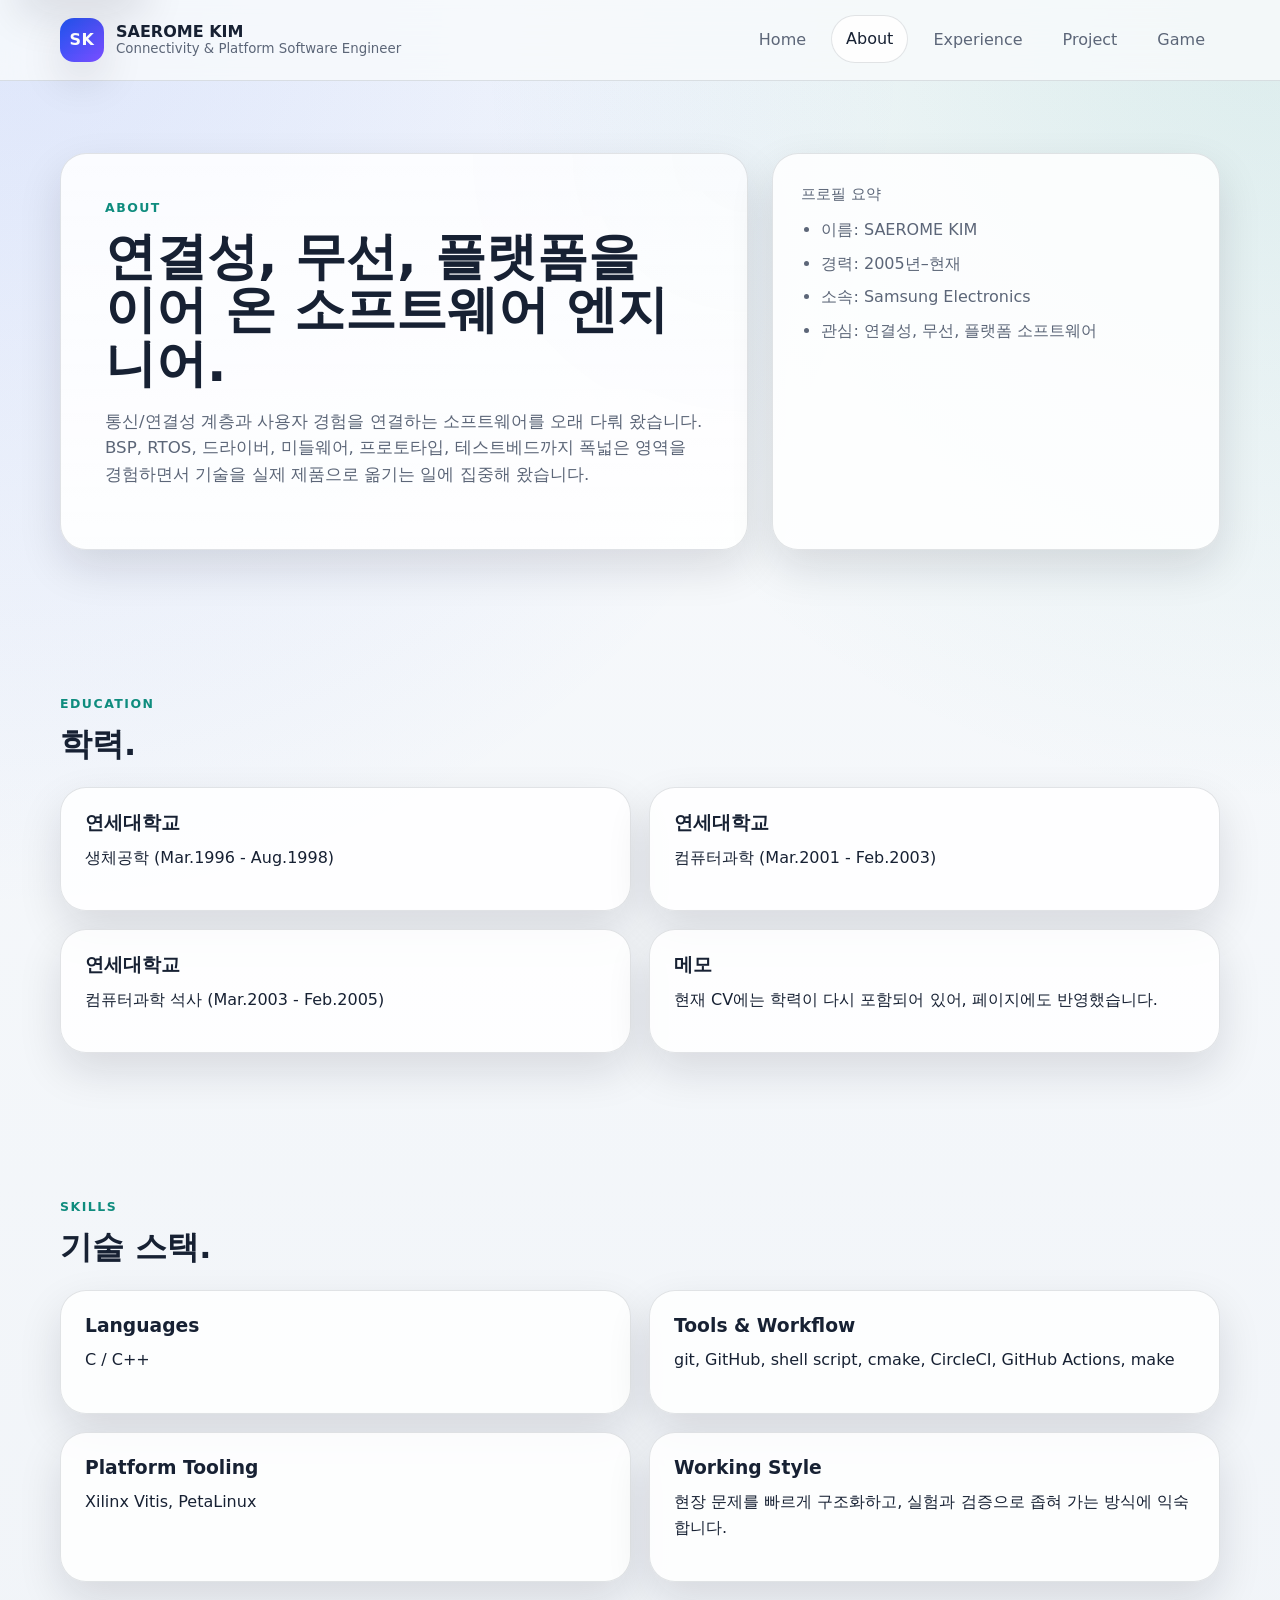
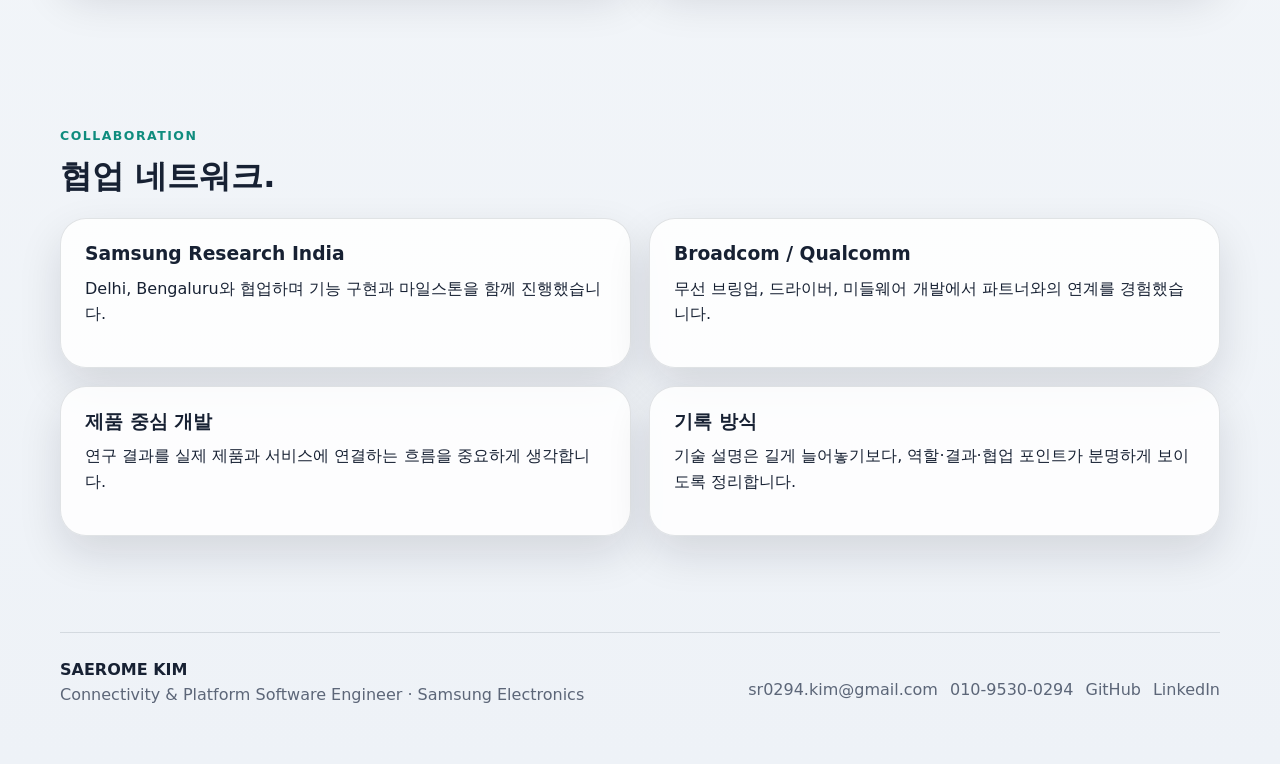
==== about.html @ e00a3c50 "Refresh portfolio from updated CV" ====
<!doctype html>
<html lang="ko">
  <head>
    <meta charset="utf-8">
    <meta name="viewport" content="width=device-width, initial-scale=1">
    <meta
      name="description"
      content="SAEROME KIM의 학력, 기술 스택, 협업 스타일을 정리한 About 페이지."
    >
    <title>About | SAEROME KIM</title>
    <link rel="stylesheet" href="styles.css">
    <script src="script.js" defer></script>
  </head>
  <body class="page page-about" data-page="about">
    <a class="skip-link" href="#main">본문 바로가기</a>

    <header class="site-header">
      <div class="shell header-shell">
        <a class="brand" href="index.html" aria-label="SAEROME KIM 홈">
          <span class="brand-mark">SK</span>
          <span class="brand-text">
            <strong>SAEROME KIM</strong>
            <small>Connectivity &amp; Platform Software Engineer</small>
          </span>
        </a>

        <nav class="site-nav" aria-label="주요 메뉴">
          <a class="nav-link" href="index.html">Home</a>
          <a class="nav-link" href="about.html">About</a>
          <a class="nav-link" href="experience.html">Experience</a>
          <a class="nav-link" href="projects.html">Project</a>
          <a class="nav-link" href="game.html">Game</a>
        </nav>
      </div>
    </header>

    <main id="main">
      <section class="page-hero shell">
        <div class="page-hero__copy panel panel-hero">
          <p class="eyebrow">About</p>
          <h1>연결성, 무선, 플랫폼을 이어 온 소프트웨어 엔지니어.</h1>
          <p class="lead">
            통신/연결성 계층과 사용자 경험을 연결하는 소프트웨어를 오래 다뤄 왔습니다.
            BSP, RTOS, 드라이버, 미들웨어, 프로토타입, 테스트베드까지 폭넓은 영역을
            경험하면서 기술을 실제 제품으로 옮기는 일에 집중해 왔습니다.
          </p>
        </div>

        <aside class="page-hero__aside panel">
          <p class="card-label">프로필 요약</p>
          <ul class="status-list">
            <li>이름: SAEROME KIM</li>
            <li>경력: 2005년–현재</li>
            <li>소속: Samsung Electronics</li>
            <li>관심: 연결성, 무선, 플랫폼 소프트웨어</li>
          </ul>
        </aside>
      </section>

      <section class="section shell">
        <div class="section-heading">
          <p class="eyebrow">Education</p>
          <h2>학력.</h2>
        </div>
        <div class="content-grid">
          <article class="info-card">
            <h3>연세대학교</h3>
            <p>생체공학 (Mar.1996 - Aug.1998)</p>
          </article>
          <article class="info-card">
            <h3>연세대학교</h3>
            <p>컴퓨터과학 (Mar.2001 - Feb.2003)</p>
          </article>
          <article class="info-card">
            <h3>연세대학교</h3>
            <p>컴퓨터과학 석사 (Mar.2003 - Feb.2005)</p>
          </article>
          <article class="info-card">
            <h3>메모</h3>
            <p>현재 CV에는 학력이 다시 포함되어 있어, 페이지에도 반영했습니다.</p>
          </article>
        </div>
      </section>

      <section class="section shell">
        <div class="section-heading">
          <p class="eyebrow">Skills</p>
          <h2>기술 스택.</h2>
        </div>
        <div class="content-grid">
          <article class="info-card">
            <h3>Languages</h3>
            <p>C / C++</p>
          </article>
          <article class="info-card">
            <h3>Tools &amp; Workflow</h3>
            <p>git, GitHub, shell script, cmake, CircleCI, GitHub Actions, make</p>
          </article>
          <article class="info-card">
            <h3>Platform Tooling</h3>
            <p>Xilinx Vitis, PetaLinux</p>
          </article>
          <article class="info-card">
            <h3>Working Style</h3>
            <p>현장 문제를 빠르게 구조화하고, 실험과 검증으로 좁혀 가는 방식에 익숙합니다.</p>
          </article>
        </div>
      </section>

      <section class="section shell">
        <div class="section-heading">
          <p class="eyebrow">Collaboration</p>
          <h2>협업 네트워크.</h2>
        </div>
        <div class="link-grid">
          <article class="link-card">
            <h3>Samsung Research India</h3>
            <p>Delhi, Bengaluru와 협업하며 기능 구현과 마일스톤을 함께 진행했습니다.</p>
          </article>
          <article class="link-card">
            <h3>Broadcom / Qualcomm</h3>
            <p>무선 브링업, 드라이버, 미들웨어 개발에서 파트너와의 연계를 경험했습니다.</p>
          </article>
          <article class="link-card">
            <h3>제품 중심 개발</h3>
            <p>연구 결과를 실제 제품과 서비스에 연결하는 흐름을 중요하게 생각합니다.</p>
          </article>
          <article class="link-card">
            <h3>기록 방식</h3>
            <p>기술 설명은 길게 늘어놓기보다, 역할·결과·협업 포인트가 분명하게 보이도록 정리합니다.</p>
          </article>
        </div>
      </section>
    </main>

    <footer class="site-footer shell">
      <div>
        <strong>SAEROME KIM</strong>
        <p>Connectivity &amp; Platform Software Engineer · Samsung Electronics</p>
      </div>
      <div class="footer-links">
        <a href="mailto:sr0294.kim@gmail.com">sr0294.kim@gmail.com</a>
        <a href="tel:+821095300294">010-9530-0294</a>
        <a href="https://github.com/saerome-kim" target="_blank" rel="noopener noreferrer">GitHub</a>
        <a href="https://www.linkedin.com/in/saerome-kim-599068230/" target="_blank" rel="noopener noreferrer">LinkedIn</a>
      </div>
    </footer>
  </body>
</html>
---- styles.css ----
:root {
  color-scheme: light;
  --bg: #eef2f7;
  --bg-strong: #f7f9fc;
  --surface: rgba(255, 255, 255, 0.84);
  --surface-strong: #ffffff;
  --text: #172133;
  --muted: #5c6678;
  --line: rgba(23, 33, 51, 0.12);
  --accent: #2156f4;
  --accent-2: #0f8c7e;
  --accent-3: #7a4dff;
  --shadow: 0 18px 44px rgba(14, 20, 35, 0.12);
  --radius: 26px;
  --shell: min(1160px, calc(100vw - 32px));
}

*,
*::before,
*::after {
  box-sizing: border-box;
}

html {
  scroll-behavior: smooth;
}

body {
  margin: 0;
  font-family: Inter, ui-sans-serif, system-ui, -apple-system, BlinkMacSystemFont, "Segoe UI", sans-serif;
  color: var(--text);
  line-height: 1.6;
  background:
    radial-gradient(circle at top left, rgba(33, 86, 244, 0.12), transparent 34%),
    radial-gradient(circle at top right, rgba(15, 140, 126, 0.12), transparent 30%),
    linear-gradient(180deg, #f8fafc 0%, var(--bg) 100%);
  overflow-x: clip;
}

a {
  color: inherit;
  text-decoration: none;
}

a:hover {
  color: var(--accent);
}

.skip-link {
  position: absolute;
  top: -50px;
  left: 16px;
  z-index: 100;
  padding: 10px 14px;
  border-radius: 999px;
  background: var(--surface-strong);
  border: 1px solid var(--line);
  box-shadow: var(--shadow);
}

.skip-link:focus {
  top: 16px;
}

.shell {
  width: var(--shell);
  margin: 0 auto;
}

.site-header {
  position: sticky;
  top: 0;
  z-index: 30;
  backdrop-filter: blur(18px);
  background: rgba(248, 250, 252, 0.82);
  border-bottom: 1px solid var(--line);
}

.header-shell {
  display: flex;
  align-items: center;
  justify-content: space-between;
  gap: 24px;
  padding: 16px 0;
}

.brand {
  display: inline-flex;
  align-items: center;
  gap: 12px;
  min-width: 0;
}

.brand-mark {
  display: grid;
  place-items: center;
  width: 44px;
  height: 44px;
  border-radius: 14px;
  background: linear-gradient(135deg, var(--accent), var(--accent-3));
  color: #fff;
  font-weight: 800;
  letter-spacing: 0.04em;
  box-shadow: var(--shadow);
}

.brand-text {
  display: grid;
  min-width: 0;
}

.brand-text strong,
.brand-text small {
  line-height: 1.2;
}

.brand-text small {
  color: var(--muted);
}

.site-nav {
  display: flex;
  flex-wrap: wrap;
  justify-content: flex-end;
  gap: 10px;
}

.nav-link {
  padding: 10px 14px;
  border-radius: 999px;
  border: 1px solid transparent;
  color: var(--muted);
  transition: background-color 160ms ease, border-color 160ms ease, color 160ms ease, transform 160ms ease;
}

.nav-link:hover,
.nav-link[aria-current="page"] {
  color: var(--text);
  background: rgba(255, 255, 255, 0.84);
  border-color: var(--line);
  transform: translateY(-1px);
}

main {
  padding-bottom: 24px;
}

.page-hero,
.section {
  padding: 72px 0;
}

.page-hero {
  display: grid;
  grid-template-columns: minmax(0, 1.2fr) minmax(280px, 0.78fr);
  gap: 24px;
  align-items: stretch;
}

.panel,
.panel-hero,
.info-card,
.link-card,
.metric-card,
.timeline-card,
.project-card,
.games-panel {
  background: var(--surface);
  border: 1px solid var(--line);
  border-radius: var(--radius);
  box-shadow: var(--shadow);
}

.panel-hero {
  padding: 44px;
  background:
    linear-gradient(180deg, rgba(255, 255, 255, 0.84), rgba(255, 255, 255, 0.9)),
    radial-gradient(circle at top right, rgba(33, 86, 244, 0.08), transparent 42%);
}

.page-hero__aside {
  padding: 28px;
}

.eyebrow {
  margin: 0 0 12px;
  color: var(--accent-2);
  text-transform: uppercase;
  letter-spacing: 0.12em;
  font-size: 0.78rem;
  font-weight: 800;
}

h1,
h2,
h3,
p {
  margin-top: 0;
}

h1 {
  margin-bottom: 18px;
  font-size: clamp(2.4rem, 4vw, 4.4rem);
  line-height: 1.05;
}

h2 {
  margin-bottom: 0;
  font-size: clamp(1.5rem, 2.5vw, 2.2rem);
  line-height: 1.15;
}

h3 {
  margin-bottom: 10px;
  line-height: 1.2;
}

.lead {
  max-width: 68ch;
  color: var(--muted);
  font-size: 1.04rem;
}

.hero-actions,
.game-actions,
.footer-links {
  display: flex;
  flex-wrap: wrap;
  gap: 12px;
}

.button {
  display: inline-flex;
  align-items: center;
  justify-content: center;
  min-height: 46px;
  padding: 0 18px;
  border-radius: 999px;
  border: 1px solid var(--line);
  font-weight: 700;
  transition: transform 160ms ease, background-color 160ms ease, color 160ms ease, border-color 160ms ease;
}

.button:hover {
  transform: translateY(-1px);
}

.button-primary {
  background: var(--text);
  color: #fff;
}

.button-primary:hover {
  color: #fff;
  background: #0e1624;
}

.button-secondary {
  background: rgba(255, 255, 255, 0.86);
}

.button:focus,
.control:focus,
.nav-link:focus,
.text-link:focus,
a:focus-visible {
  outline: 3px solid rgba(33, 86, 244, 0.32);
  outline-offset: 2px;
}

.card-label {
  margin-bottom: 12px;
  color: var(--muted);
  font-size: 0.92rem;
}

.status-list,
.bullet-list {
  margin: 0;
  padding-left: 20px;
  color: var(--muted);
}

.status-list li + li,
.bullet-list li + li {
  margin-top: 8px;
}

.section-heading {
  margin-bottom: 24px;
}

.section-heading h2 {
  margin-top: 0;
}

.metric-grid,
.content-grid,
.link-grid,
.project-grid,
.timeline {
  display: grid;
  gap: 18px;
}

.metric-grid {
  grid-template-columns: repeat(4, minmax(0, 1fr));
}

.content-grid {
  grid-template-columns: repeat(2, minmax(0, 1fr));
}

.link-grid {
  grid-template-columns: repeat(2, minmax(0, 1fr));
}

.project-grid {
  grid-template-columns: repeat(2, minmax(0, 1fr));
}

.project-grid--wide {
  grid-template-columns: repeat(2, minmax(0, 1fr));
}

.timeline {
  grid-template-columns: repeat(2, minmax(0, 1fr));
}

.metric-card,
.info-card,
.link-card,
.project-card,
.timeline-card {
  padding: 24px;
}

.metric-card span,
.project-meta,
.timeline-meta {
  display: block;
  color: var(--muted);
  font-size: 0.92rem;
}

.metric-card strong {
  display: block;
  margin: 8px 0 6px;
  font-size: 1.2rem;
}

.text-link {
  display: inline-flex;
  margin-top: 8px;
  color: var(--accent);
  font-weight: 700;
}

.text-link:hover {
  color: var(--accent-2);
}

.games-panel {
  padding: 28px;
  display: grid;
  grid-template-columns: minmax(0, 1fr) minmax(280px, 340px);
  gap: 22px;
  align-items: start;
}

.games-summary {
  display: grid;
  gap: 18px;
}

.game-stats {
  display: grid;
  grid-template-columns: repeat(2, minmax(0, 1fr));
  gap: 12px;
}

.game-stats div {
  padding: 14px 16px;
  border-radius: 18px;
  background: rgba(33, 86, 244, 0.08);
  border: 1px solid rgba(33, 86, 244, 0.14);
}

.game-stats span,
.game-hint {
  display: block;
  color: var(--muted);
  font-size: 0.92rem;
}

.game-stats strong {
  display: block;
  margin-top: 4px;
  font-size: 1.16rem;
}

.game-stage {
  position: relative;
  justify-self: center;
  width: min(100%, 300px);
  border-radius: 24px;
}

.game-board {
  display: block;
  width: 100%;
  aspect-ratio: 1 / 2;
  border-radius: 24px;
  background:
    radial-gradient(circle at 30% 20%, rgba(255, 255, 255, 0.16), transparent 28%),
    linear-gradient(180deg, #0f1a2d 0%, #10243b 100%);
  border: 1px solid rgba(16, 32, 48, 0.18);
  box-shadow: inset 0 0 0 1px rgba(255, 255, 255, 0.04), var(--shadow);
  touch-action: none;
}

.game-overlay {
  position: absolute;
  inset: 0;
  display: grid;
  place-items: center;
  gap: 8px;
  padding: 24px;
  text-align: center;
  color: #fff;
  background: linear-gradient(180deg, rgba(10, 16, 28, 0.1), rgba(10, 16, 28, 0.55));
  border-radius: 24px;
  opacity: 0;
  pointer-events: none;
  transition: opacity 180ms ease;
}

.game-overlay.is-visible {
  opacity: 1;
  pointer-events: auto;
}

.game-overlay strong {
  font-size: 1.15rem;
}

.game-overlay p {
  margin: 0;
  max-width: 20ch;
}

.game-overlay.is-shaking {
  animation: shake 460ms cubic-bezier(0.36, 0.07, 0.19, 0.97) both;
}

.game-fx {
  position: absolute;
  inset: 0;
  overflow: hidden;
  pointer-events: none;
  border-radius: 24px;
}

.burst-particle {
  position: absolute;
  left: 50%;
  top: var(--top);
  width: var(--size);
  height: var(--size);
  border-radius: 999px;
  background: var(--color);
  opacity: 0.95;
  box-shadow: 0 0 18px rgba(255, 255, 255, 0.22);
  transform: translate(-50%, -50%);
  animation: burst 640ms ease-out forwards;
}

.game-controls {
  display: flex;
  flex-wrap: wrap;
  gap: 10px;
  justify-content: center;
}

.control {
  flex: 1 1 92px;
  max-width: 118px;
  min-height: 54px;
  border: 1px solid var(--line);
  border-radius: 16px;
  background: rgba(255, 255, 255, 0.86);
  color: var(--text);
  font-size: 1.2rem;
  font-weight: 800;
  touch-action: manipulation;
  user-select: none;
}

.games-panel.is-inverted {
  filter: invert(1) hue-rotate(180deg);
}

.games-panel.is-inverted .game-board,
.games-panel.is-inverted .game-overlay {
  filter: none;
}

.game-hint {
  margin: 0;
  text-align: center;
}

.site-footer {
  display: flex;
  align-items: center;
  justify-content: space-between;
  gap: 16px;
  padding: 24px 0 40px;
  color: var(--muted);
  border-top: 1px solid var(--line);
}

.site-footer strong {
  display: block;
  color: var(--text);
}

.footer-links a {
  color: var(--muted);
}

.footer-links a:hover {
  color: var(--accent);
}

@keyframes shake {
  10%,
  90% {
    transform: translateX(-1px);
  }
  20%,
  80% {
    transform: translateX(2px);
  }
  30%,
  50%,
  70% {
    transform: translateX(-3px);
  }
  40%,
  60% {
    transform: translateX(3px);
  }
}

@keyframes burst {
  0% {
    opacity: 1;
    transform: translate(-50%, -50%) scale(0.85);
  }
  100% {
    opacity: 0;
    transform: translate(calc(-50% + var(--dx)), calc(-50% + var(--dy))) scale(0.25);
  }
}

@media (max-width: 980px) {
  .page-hero,
  .games-panel,
  .metric-grid,
  .timeline {
    grid-template-columns: 1fr;
  }

  .content-grid,
  .link-grid,
  .project-grid {
    grid-template-columns: repeat(2, minmax(0, 1fr));
  }
}

@media (max-width: 720px) {
  .shell {
    width: min(100vw - 20px, 1160px);
  }

  .header-shell {
    flex-direction: column;
    align-items: flex-start;
  }

  .site-nav {
    justify-content: flex-start;
  }

  .page-hero,
  .section {
    padding: 56px 0;
  }

  .panel-hero,
  .page-hero__aside,
  .metric-card,
  .info-card,
  .link-card,
  .project-card,
  .timeline-card,
  .games-panel {
    padding: 22px;
  }

  .content-grid,
  .link-grid,
  .project-grid {
    grid-template-columns: 1fr;
  }

  .site-footer {
    flex-direction: column;
    align-items: flex-start;
  }

  body[data-page="game"] .games-panel {
    padding-bottom: 172px;
  }

  body[data-page="game"] .game-controls {
    position: fixed;
    left: 50%;
    bottom: max(12px, env(safe-area-inset-bottom));
    z-index: 40;
    width: min(92vw, 560px);
    transform: translateX(-50%);
    padding: 14px;
    background: rgba(255, 255, 255, 0.9);
    backdrop-filter: blur(18px);
    border: 1px solid var(--line);
    border-radius: 24px;
    box-shadow: var(--shadow);
  }

  body[data-page="game"] .control {
    max-width: none;
  }
}

@media (max-width: 520px) {
  .brand-text small {
    font-size: 0.82rem;
  }

  .hero-actions,
  .game-actions,
  .footer-links {
    gap: 10px;
  }

  .button {
    width: 100%;
  }

  .button {
    flex: 1 1 100%;
  }

  .control {
    width: auto;
  }

  .game-stats {
    grid-template-columns: 1fr;
  }
}
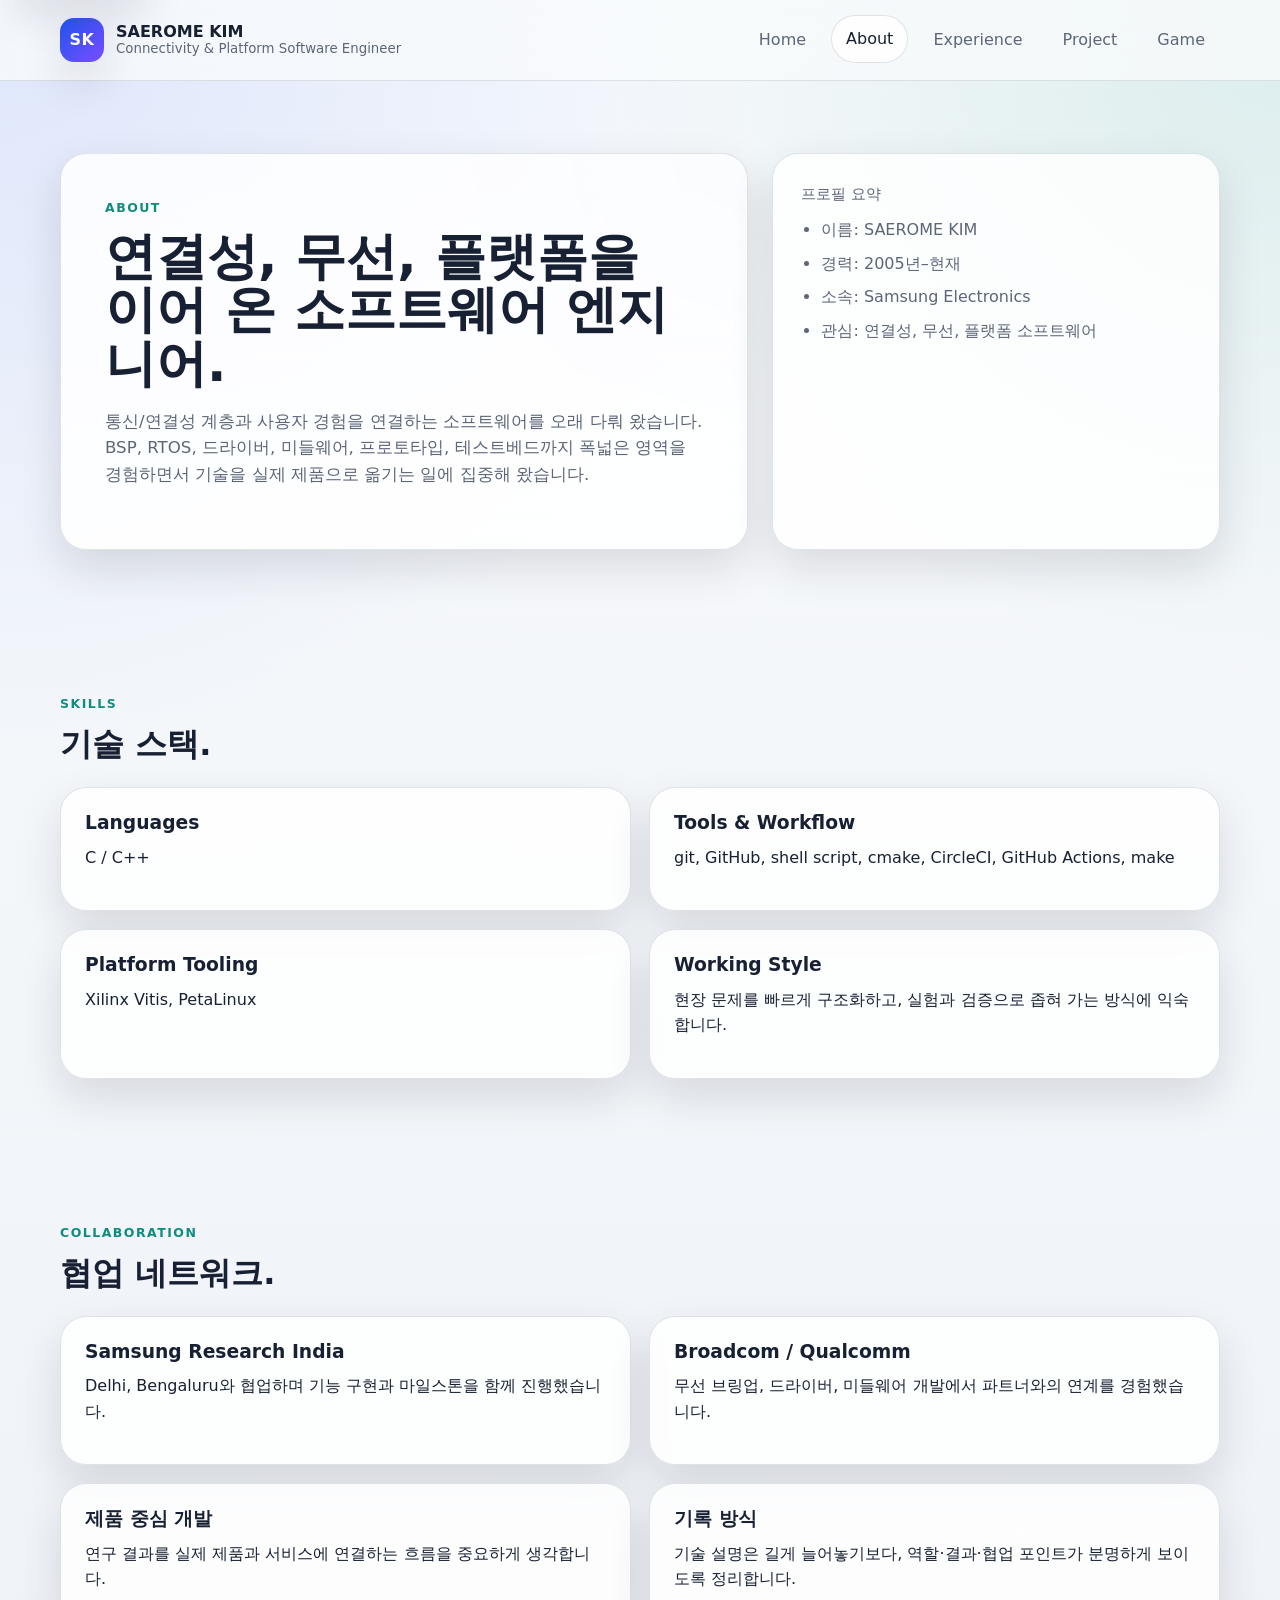
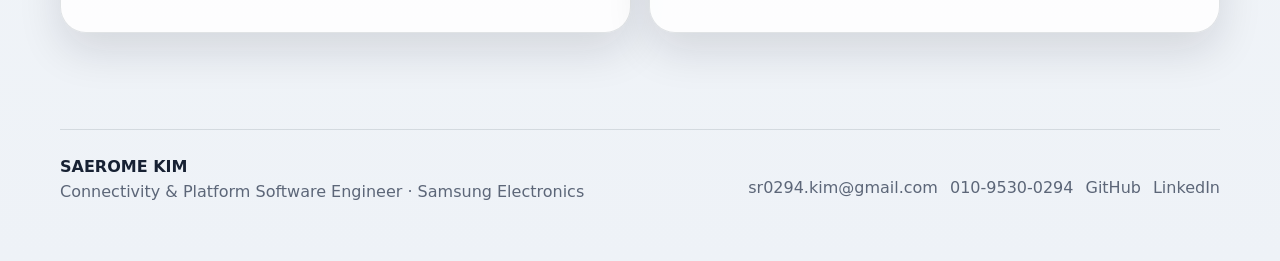
==== commit e8cce5ce: "Remove education section from about page" ====
--- a/about.html
+++ b/about.html
@@ -5,7 +5,7 @@
     <meta name="viewport" content="width=device-width, initial-scale=1">
     <meta
       name="description"
-      content="SAEROME KIM의 학력, 기술 스택, 협업 스타일을 정리한 About 페이지."
+      content="SAEROME KIM의 기술 스택, 협업 스타일을 정리한 About 페이지."
     >
     <title>About | SAEROME KIM</title>
     <link rel="stylesheet" href="styles.css">
@@ -55,31 +55,6 @@
             <li>관심: 연결성, 무선, 플랫폼 소프트웨어</li>
           </ul>
         </aside>
-      </section>
-
-      <section class="section shell">
-        <div class="section-heading">
-          <p class="eyebrow">Education</p>
-          <h2>학력.</h2>
-        </div>
-        <div class="content-grid">
-          <article class="info-card">
-            <h3>연세대학교</h3>
-            <p>생체공학 (Mar.1996 - Aug.1998)</p>
-          </article>
-          <article class="info-card">
-            <h3>연세대학교</h3>
-            <p>컴퓨터과학 (Mar.2001 - Feb.2003)</p>
-          </article>
-          <article class="info-card">
-            <h3>연세대학교</h3>
-            <p>컴퓨터과학 석사 (Mar.2003 - Feb.2005)</p>
-          </article>
-          <article class="info-card">
-            <h3>메모</h3>
-            <p>현재 CV에는 학력이 다시 포함되어 있어, 페이지에도 반영했습니다.</p>
-          </article>
-        </div>
       </section>
 
       <section class="section shell">
